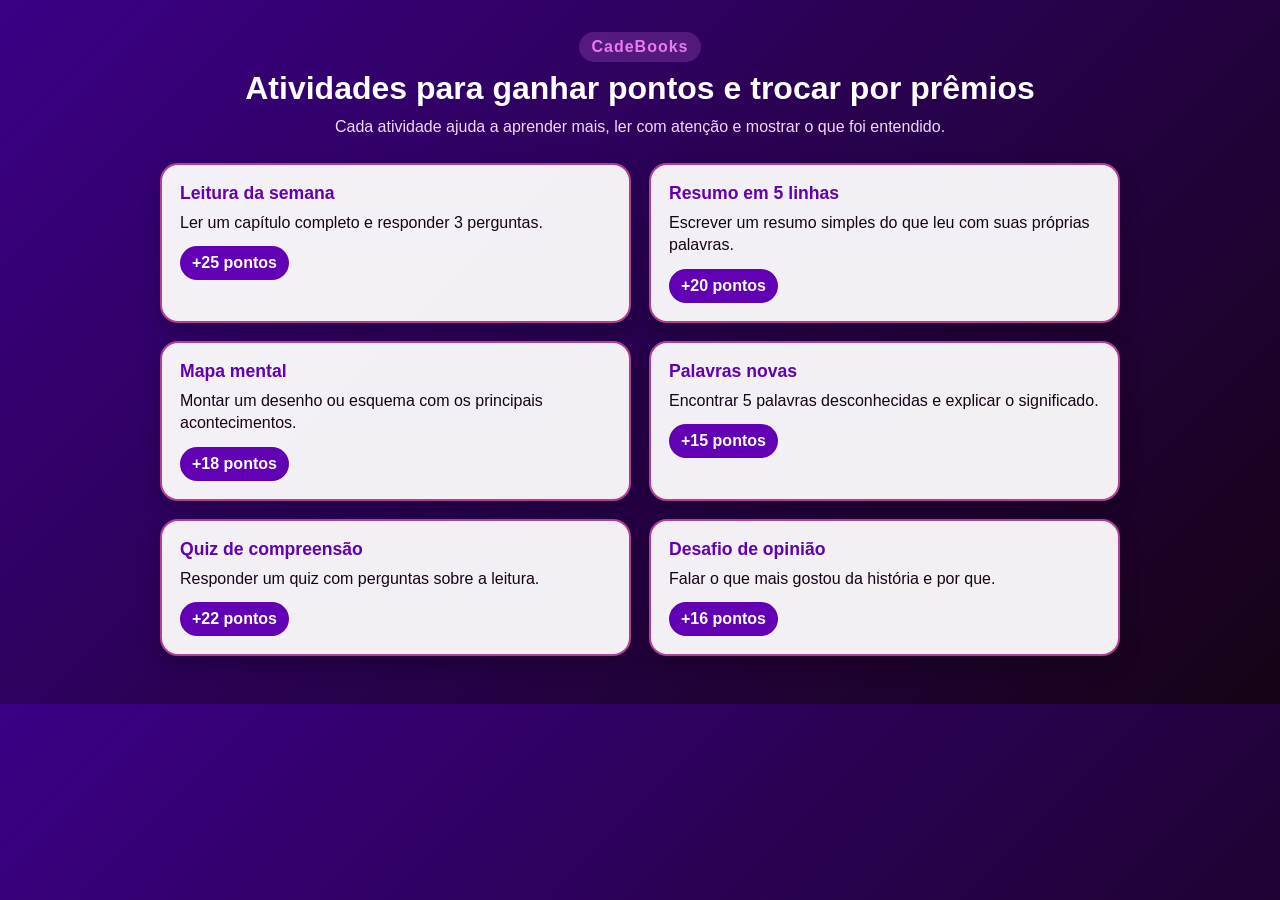
==== atividades.html @ ef2b060d "atividades criadas" ====
<!DOCTYPE html>
<html lang="pt-BR">
<head>
    <meta charset="UTF-8">
    <meta name="viewport" content="width=device-width, initial-scale=1.0">
    <title>CadeBooks | Atividades</title>
    <link rel="stylesheet" href="atividades.css">
</head>
<body>
    
    <main class="pagina">
        <section class="intro">
            <p class="marca">CadeBooks</p>
            <h1>Atividades para ganhar pontos e trocar por prêmios</h1>
            <p class="texto">Cada atividade ajuda a aprender mais, ler com atenção e mostrar o que foi entendido.</p>
        </section>

        <section class="lista-atividades">
            <article class="cartao">
                <h2>Leitura da semana</h2>
                <p>Ler um capítulo completo e responder 3 perguntas.</p>
                <span class="pontos">+25 pontos</span>
            </article>

            <article class="cartao">
                <h2>Resumo em 5 linhas</h2>
                <p>Escrever um resumo simples do que leu com suas próprias palavras.</p>
                <span class="pontos">+20 pontos</span>
            </article>

            <article class="cartao">
                <h2>Mapa mental</h2>
                <p>Montar um desenho ou esquema com os principais acontecimentos.</p>
                <span class="pontos">+18 pontos</span>
            </article>

            <article class="cartao">
                <h2>Palavras novas</h2>
                <p>Encontrar 5 palavras desconhecidas e explicar o significado.</p>
                <span class="pontos">+15 pontos</span>
            </article>

            <article class="cartao">
                <h2>Quiz de compreensão</h2>
                <p>Responder um quiz com perguntas sobre a leitura.</p>
                <span class="pontos">+22 pontos</span>
            </article>

            <article class="cartao">
                <h2>Desafio de opinião</h2>
                <p>Falar o que mais gostou da história e por que.</p>
                <span class="pontos">+16 pontos</span>
            </article>
        </section>
    </main>
</body>
</html>
---- atividades.css ----
:root {
    --roxo-principal: rgb(98, 0, 179);
    --roxo-escuro: rgb(59, 0, 134);
    --roxo-medio: rgb(180, 62, 143);
    --roxo-claro: rgb(234, 122, 244);
    --preto: rgb(22, 3, 22);
}

* {
    box-sizing: border-box;
}

body {
    margin: 0;
    font-family: Arial, Helvetica, sans-serif;
    background: linear-gradient(135deg, var(--roxo-escuro), var(--preto));
    color: white;
}

.pagina {
    max-width: 1000px;
    margin: 0 auto;
    padding: 32px 20px 48px;
}

.intro {
    text-align: center;
    margin-bottom: 24px;
}

.marca {
    display: inline-block;
    margin: 0 0 8px;
    padding: 6px 12px;
    border-radius: 999px;
    background: rgba(234, 122, 244, 0.2);
    color: var(--roxo-claro);
    font-weight: bold;
    letter-spacing: 1px;
}

.intro h1 {
    margin: 0 0 8px;
    font-size: 2rem;
    color: white;
}

.texto {
    margin: 0 auto;
    max-width: 700px;
    color: #f2d7ff;
    line-height: 1.5;
}

.lista-atividades {
    display: grid;
    grid-template-columns: repeat(2, minmax(0, 1fr));
    gap: 18px;
}

.cartao {
    background: rgba(255, 255, 255, 0.94);
    color: var(--preto);
    border-radius: 18px;
    padding: 18px;
    box-shadow: 0 8px 20px rgba(0, 0, 0, 0.25);
    border: 2px solid var(--roxo-medio);
}

.cartao h2 {
    margin: 0 0 8px;
    color: var(--roxo-principal);
    font-size: 1.1rem;
}

.cartao p {
    margin: 0 0 12px;
    line-height: 1.4;
}

.pontos {
    display: inline-block;
    padding: 8px 12px;
    border-radius: 999px;
    background: var(--roxo-principal);
    color: white;
    font-weight: bold;
}

@media (max-width: 700px) {
    .lista-atividades {
        grid-template-columns: 1fr;
    }

    .intro h1 {
        font-size: 1.5rem;
    }
}
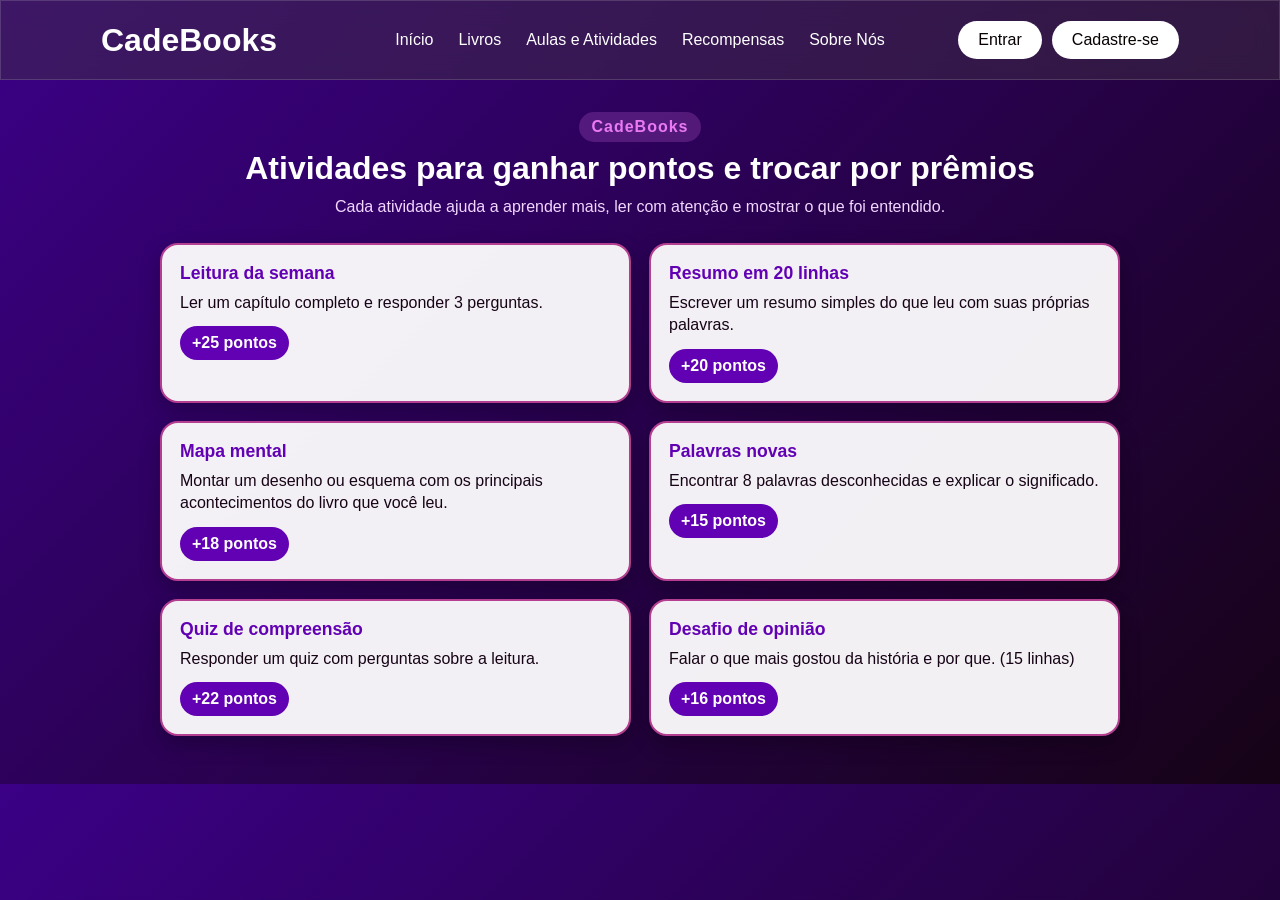
==== commit 278a28fb: "atividades prototipadas" ====
--- a/atividades.html
+++ b/atividades.html
@@ -7,7 +7,27 @@
     <link rel="stylesheet" href="atividades.css">
 </head>
 <body>
-    
+    <header>
+        <div id="logo">
+            <a href="index.html">
+                <h1>CadeBooks</h1>
+            </a>
+        </div>
+
+        <nav id="menu">
+            <a href="#inicio">Início</a>
+            <a href="#livros">Livros</a>
+            <a href="#aulas">Aulas e Atividades</a>
+            <a href="#recompensas">Recompensas</a>
+            <a href="#sobrenos">Sobre Nós</a>
+        </nav>
+
+        <div id="acoes">
+            <a href="login.html" class="botao">Entrar</a>
+            <a href="cadastro.html" class="botao">Cadastre-se</a>
+        </div>
+    </header>
+
     <main class="pagina">
         <section class="intro">
             <p class="marca">CadeBooks</p>
@@ -23,20 +43,20 @@
             </article>
 
             <article class="cartao">
-                <h2>Resumo em 5 linhas</h2>
+                <h2>Resumo em 20 linhas</h2>
                 <p>Escrever um resumo simples do que leu com suas próprias palavras.</p>
                 <span class="pontos">+20 pontos</span>
             </article>
 
             <article class="cartao">
                 <h2>Mapa mental</h2>
-                <p>Montar um desenho ou esquema com os principais acontecimentos.</p>
+                <p>Montar um desenho ou esquema com os principais acontecimentos do livro que você leu.</p>
                 <span class="pontos">+18 pontos</span>
             </article>
 
             <article class="cartao">
                 <h2>Palavras novas</h2>
-                <p>Encontrar 5 palavras desconhecidas e explicar o significado.</p>
+                <p>Encontrar 8 palavras desconhecidas e explicar o significado.</p>
                 <span class="pontos">+15 pontos</span>
             </article>
 
@@ -48,7 +68,7 @@
 
             <article class="cartao">
                 <h2>Desafio de opinião</h2>
-                <p>Falar o que mais gostou da história e por que.</p>
+                <p>Falar o que mais gostou da história e por que. (15 linhas)</p>
                 <span class="pontos">+16 pontos</span>
             </article>
         </section>
--- a/atividades.css
+++ b/atividades.css
@@ -15,6 +15,67 @@
     font-family: Arial, Helvetica, sans-serif;
     background: linear-gradient(135deg, var(--roxo-escuro), var(--preto));
     color: white;
+    padding: 80px 100px 0;
+}
+
+header {
+    display: flex;
+    align-items: center;
+    justify-content: space-between;
+    position: fixed;
+    top: 0;
+    left: 0;
+    z-index: 1;
+    width: 100%;
+    height: 80px;
+    background-color: rgba(64, 47, 71, 0.5);
+    border: 1px solid rgba(199, 199, 199, 0.2);
+    backdrop-filter: blur(12px);
+    padding: 10px 100px;
+}
+
+#logo {
+    flex: 1;
+}
+
+#logo a {
+    text-decoration: none;
+    color: white;
+    cursor: pointer;
+}
+
+#menu {
+    flex: 2;
+    display: flex;
+    justify-content: center;
+    gap: 25px;
+}
+
+#acoes {
+    flex: 1;
+    display: flex;
+    justify-content: flex-end;
+    gap: 10px;
+}
+
+#menu a {
+    text-decoration: none;
+    color: white;
+    cursor: pointer;
+}
+
+.botao {
+    padding: 10px 20px;
+    background: white;
+    color: rgb(7, 1, 1);
+    text-decoration: none;
+    border-radius: 50px;
+    cursor: pointer;
+    transition: background-color 0.2s ease;
+}
+
+.botao:hover {
+    background-color: whitesmoke;
 }
 
 .pagina {
@@ -87,11 +148,31 @@
     font-weight: bold;
 }
 
+@media (max-width: 900px) {
+    body {
+        padding: 110px 20px 0;
+    }
+
+    header {
+        flex-wrap: wrap;
+        height: auto;
+        padding: 10px 20px;
+    }
+
+    #menu {
+        order: 3;
+        width: 100%;
+        padding-top: 10px;
+        flex-wrap: wrap;
+    }
+}
+
 @media (max-width: 700px) {
     .lista-atividades {
         grid-template-columns: 1fr;
     }
 
+
     .intro h1 {
         font-size: 1.5rem;
     }
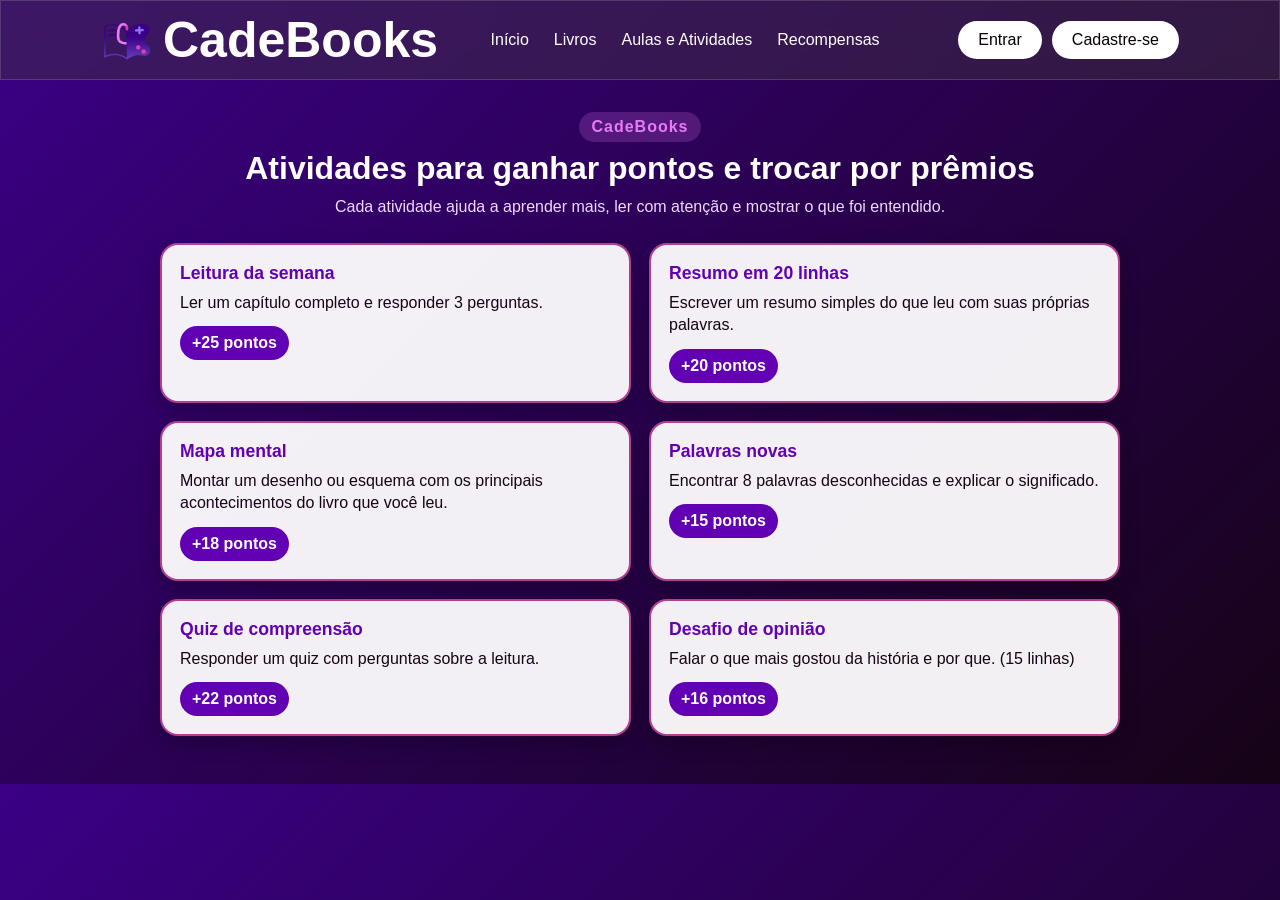
==== commit 64eebabd: "leleo é massa" ====
--- a/atividades.html
+++ b/atividades.html
@@ -10,16 +10,16 @@
     <header>
         <div id="logo">
             <a href="index.html">
+                <img src="imagens/cblogo_1.png" alt="Logo CadeBooks">
                 <h1>CadeBooks</h1>
             </a>
         </div>
 
         <nav id="menu">
-            <a href="#inicio">Início</a>
-            <a href="#livros">Livros</a>
-            <a href="#aulas">Aulas e Atividades</a>
-            <a href="#recompensas">Recompensas</a>
-            <a href="#sobrenos">Sobre Nós</a>
+            <a href="index.html">Início</a>
+            <a href="livros.html">Livros</a>
+            <a href="atividades.html">Aulas e Atividades</a>
+            <a href="recompensas.html">Recompensas</a>
         </nav>
 
         <div id="acoes">
--- a/atividades.css
+++ b/atividades.css
@@ -39,9 +39,23 @@
 }
 
 #logo a {
+    display: flex;
+    align-items: center;
+    gap: 10px;
     text-decoration: none;
     color: white;
     cursor: pointer;
+}
+
+#logo img {
+    width: 52px;
+}
+
+#logo h1 {
+    margin: 0;
+    font-size: 50px;
+    font-family: 'Tommy', Arial, sans-serif;
+    color: white;
 }
 
 #menu {
